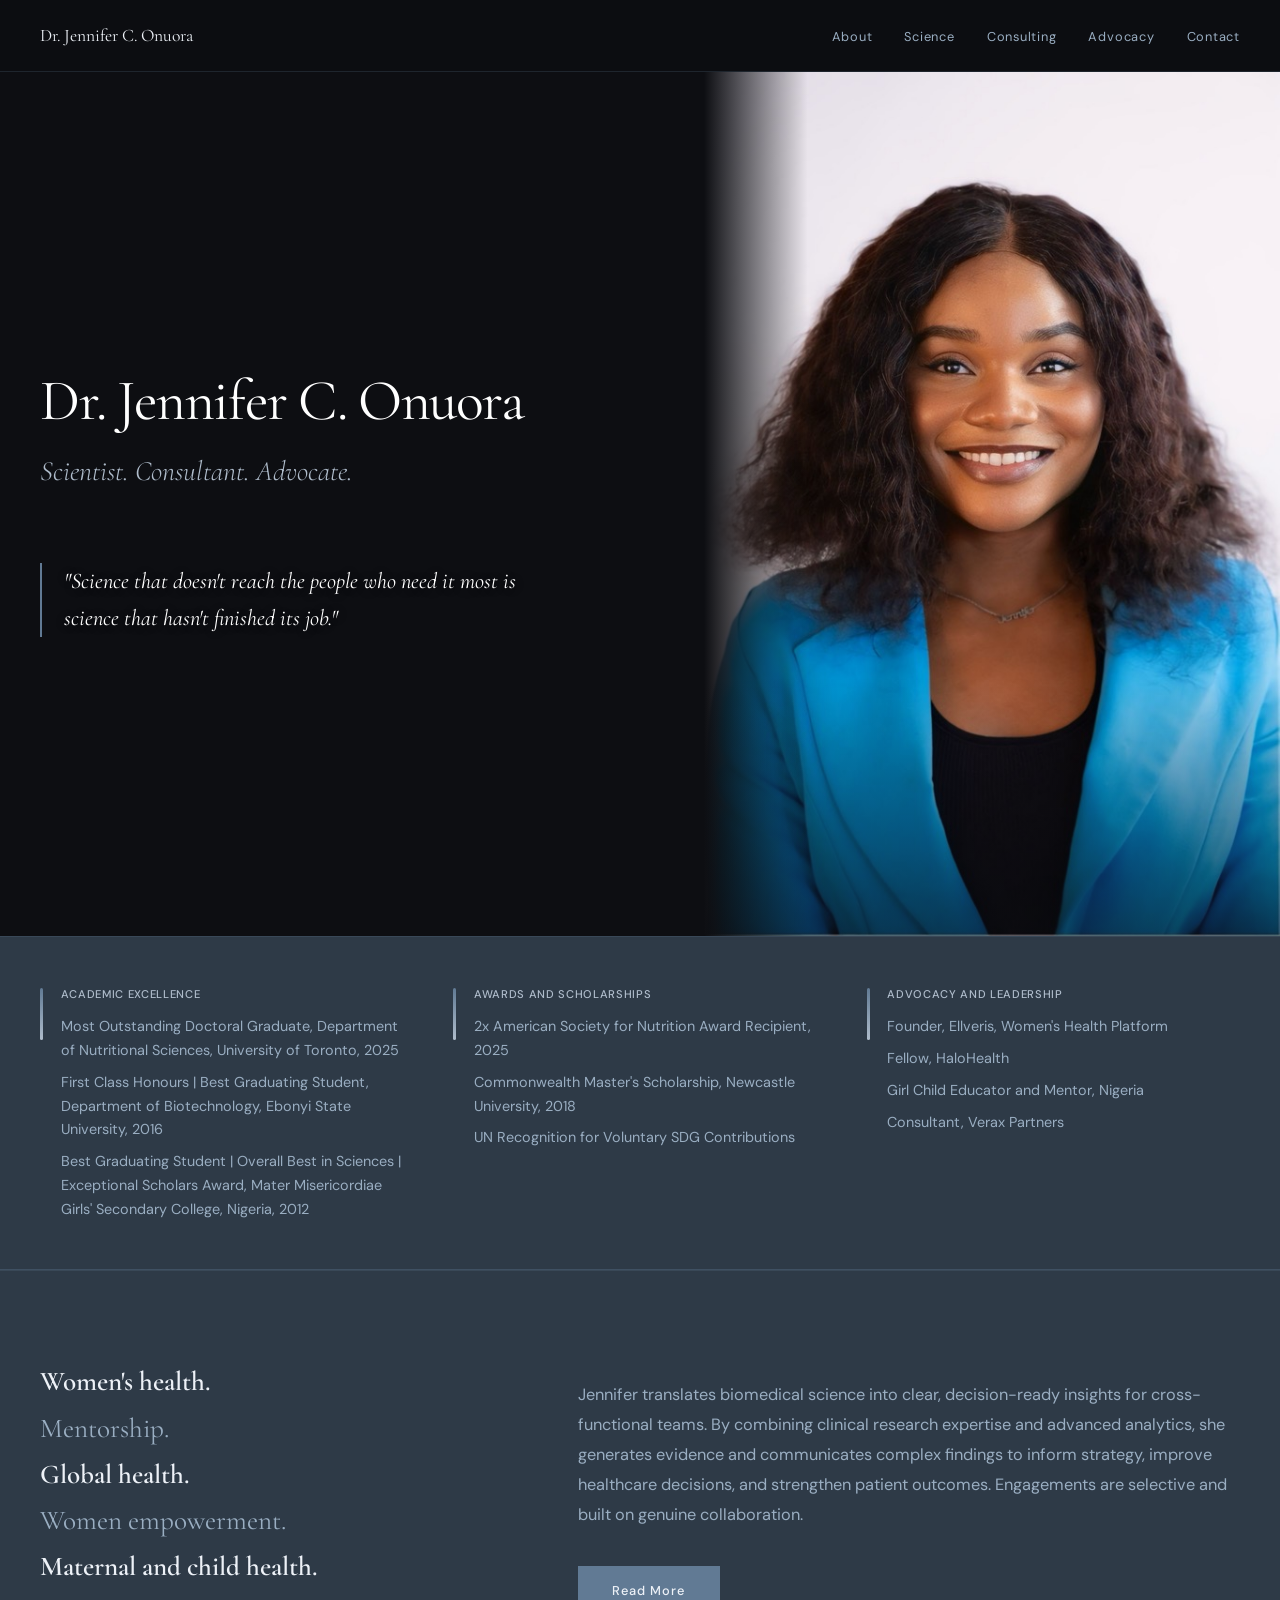
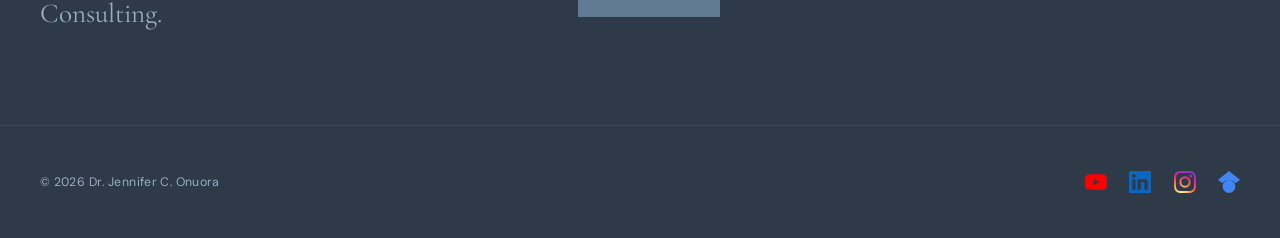
==== index.html @ 03825527 "Major site-wide redesign: icons, content restructure, image covers - Footer: social media SVG icons " ====
<!DOCTYPE html>
<html lang="en">
<head>
  <meta charset="UTF-8">
  <meta name="viewport" content="width=device-width, initial-scale=1.0">
  <title>Dr. Jennifer C. Onuora | Scientist · Consultant · Advocate</title>
  <meta name="description" content="Dr. Jennifer C. Onuora is a scientist, consultant, and advocate whose work sits at the intersection of global child health, data science, and social impact.">
  <link rel="preconnect" href="https://fonts.googleapis.com">
  <link rel="preconnect" href="https://fonts.gstatic.com" crossorigin>
  <link href="https://fonts.googleapis.com/css2?family=Cormorant+Garamond:ital,wght@0,300;0,400;0,600;1,300;1,400&family=DM+Sans:wght@300;400;500&display=swap" rel="stylesheet">
  <link rel="stylesheet" href="styles.css">
  <style>
    #home {
      background: var(--bg-primary);
      padding-top: var(--nav-h);
    }

    /* ── Hero ── */
    .hero {
      display: grid;
      grid-template-columns: 55fr 45fr;
      min-height: calc(90vh - var(--nav-h));
    }
    .hero-copy {
      display: flex;
      flex-direction: column;
      justify-content: center;
      padding: 5rem 4rem 5rem 2.5rem;
      max-width: 680px;
    }
    .hero-name {
      font-family: var(--font-display);
      font-size: clamp(2.6rem, 4.5vw, 4.2rem);
      font-weight: 400;
      color: #ffffff;
      line-height: 1.05;
      letter-spacing: -0.025em;
      margin-bottom: 0.9rem;
    }
    .hero-tagline {
      font-family: var(--font-display);
      font-size: clamp(1.15rem, 2.2vw, 1.75rem);
      font-style: italic;
      font-weight: 300;
      color: var(--accent-light);
      margin-bottom: 1.8rem;
    }
    .hero-quote {
      font-family: var(--font-display);
      font-size: clamp(1.1rem, 1.9vw, 1.4rem);
      font-style: italic;
      font-weight: 400;
      color: #ffffff;
      line-height: 1.65;
      max-width: 500px;
      margin-top: 2.4rem;
      padding-left: 1.4rem;
      border-left: 2px solid var(--accent-vivid);
      text-shadow: 0 1px 12px rgba(0,0,0,0.3);
    }
    .hero-photo {
      position: relative;
      overflow: hidden;
      background: var(--bg-secondary);
    }
    .hero-photo img {
      width: 100%;
      height: 100%;
      object-fit: cover;
      object-position: center top;
    }
    .hero-photo::before {
      content: '';
      position: absolute;
      inset: 0;
      background: linear-gradient(to right, var(--bg-primary) 0%, transparent 18%);
      z-index: 1;
      pointer-events: none;
    }
    .hero-photo::after {
      content: '';
      position: absolute;
      bottom: 0; left: 0; right: 0;
      height: 30%;
      background: linear-gradient(to top, rgba(13,14,18,0.6) 0%, transparent 100%);
      z-index: 1;
      pointer-events: none;
    }

    /* ── Credential Badges ── */
    .badges-strip {
      background: var(--bg-card);
      border-top: 1px solid var(--border-subtle);
      border-bottom: 1px solid rgba(97, 122, 148, 0.35);
      padding: 3rem 2.5rem;
    }
    .badges-grid {
      max-width: 1200px;
      margin: 0 auto;
      display: grid;
      grid-template-columns: repeat(3, 1fr);
      gap: 2.5rem;
    }
    .badge-item {
      display: flex;
      align-items: flex-start;
      gap: 1.1rem;
    }
    .badge-bar {
      width: 3px;
      min-height: 52px;
      background: linear-gradient(to bottom, var(--accent-vivid), var(--accent-light));
      flex-shrink: 0;
      margin-top: 3px;
      border-radius: 2px;
    }
    .badge-text strong {
      display: block;
      font-family: var(--font-body);
      font-size: 0.88rem;
      font-weight: 500;
      color: var(--accent-light);
      letter-spacing: 0.06em;
      margin-bottom: 0.7rem;
      text-transform: uppercase;
      font-size: 0.7rem;
    }
    .badge-entry {
      display: block;
      font-size: 0.9rem;
      color: var(--text-secondary);
      line-height: 1.65;
      margin-bottom: 0.5rem;
    }
    .badge-entry:last-child { margin-bottom: 0; }

    /* Responsive */
    @media (max-width: 1024px) {
      .hero { grid-template-columns: 1fr; }
      .hero-photo { min-height: 55vh; }
      .hero-copy { max-width: 100%; padding: 4.5rem 2.5rem 3rem; }
      .hero-photo::before { background: linear-gradient(to bottom, var(--bg-primary) 0%, transparent 18%); }
      .badges-grid { grid-template-columns: 1fr; gap: 2rem; }
    }
    @media (max-width: 768px) {
      .badges-strip { padding-left: 1.5rem; padding-right: 1.5rem; }
      .hero-copy { padding: 3.5rem 1.5rem 2.5rem; }
    }
  </style>
</head>
<body>

  <!-- ── Navigation ── -->
  <nav id="nav">
    <a class="nav-logo" href="index.html">Dr. Jennifer C. Onuora</a>
    <ul class="nav-links">
      <li><a href="about.html">About</a></li>
      <li><a href="science.html">Science</a></li>
      <li><a href="consulting.html">Consulting</a></li>
      <li><a href="advocacy.html">Advocacy</a></li>
      <li><a href="contact.html">Contact</a></li>
    </ul>
    <button class="hamburger" id="hamburger" aria-label="Menu" aria-expanded="false">
      <span></span><span></span><span></span>
    </button>
  </nav>

  <div class="mobile-menu" id="mobileMenu">
    <a href="about.html">About</a>
    <a href="science.html">Science</a>
    <a href="consulting.html">Consulting</a>
    <a href="advocacy.html">Advocacy</a>
    <a href="contact.html">Contact</a>
  </div>

  <div id="home">

    <!-- ── Hero ── -->
    <div class="hero">
      <div class="hero-copy fi">
        <h1 class="hero-name">Dr. Jennifer C. Onuora</h1>
        <p class="hero-tagline">Scientist. Consultant. Advocate.</p>
        <blockquote class="hero-quote">"Science that doesn't reach the people who need it most is science that hasn't finished its job."</blockquote>
      </div>
      <div class="hero-photo">
        <img src="IMG_0355%202.JPG" alt="Dr. Jennifer C. Onuora" loading="eager">
      </div>
    </div>

    <!-- ── Credential Badges ── -->
    <div class="badges-strip">
      <div class="badges-grid">

        <div class="badge-item fi">
          <div class="badge-bar"></div>
          <div class="badge-text">
            <strong>Academic Excellence</strong>
            <span class="badge-entry">Most Outstanding Doctoral Graduate, Department of Nutritional Sciences, University of Toronto, 2025</span>
            <span class="badge-entry">First Class Honours | Best Graduating Student, Department of Biotechnology, Ebonyi State University, 2016</span>
            <span class="badge-entry">Best Graduating Student | Overall Best in Sciences | Exceptional Scholars Award, Mater Misericordiae Girls' Secondary College, Nigeria, 2012</span>
          </div>
        </div>

        <div class="badge-item fi d1">
          <div class="badge-bar"></div>
          <div class="badge-text">
            <strong>Awards and Scholarships</strong>
            <span class="badge-entry">2x American Society for Nutrition Award Recipient, 2025</span>
            <span class="badge-entry">Commonwealth Master's Scholarship, Newcastle University, 2018</span>
            <span class="badge-entry">UN Recognition for Voluntary SDG Contributions</span>
          </div>
        </div>

        <div class="badge-item fi d2">
          <div class="badge-bar"></div>
          <div class="badge-text">
            <strong>Advocacy and Leadership</strong>
            <span class="badge-entry">Founder, Ellveris, Women's Health Platform</span>
            <span class="badge-entry">Fellow, HaloHealth</span>
            <span class="badge-entry">Girl Child Educator and Mentor, Nigeria</span>
            <span class="badge-entry">Consultant, Verax Partners</span>
          </div>
        </div>

      </div>
    </div>

    <!-- ── Speaking & Consulting CTA ── -->
    <div class="speaking-cta">
      <div class="speaking-cta-grid">
        <div class="speaking-topics fi">
          <span class="bold">Women's health.</span>
          <span>Mentorship.</span>
          <span class="bold">Global health.</span>
          <span>Women empowerment.</span>
          <span class="bold">Maternal and child health.</span>
          <span>Consulting.</span>
        </div>
        <div class="speaking-cta-body fi d1">
          <p>Jennifer translates biomedical science into clear, decision-ready insights for cross-functional teams. By combining clinical research expertise and advanced analytics, she generates evidence and communicates complex findings to inform strategy, improve healthcare decisions, and strengthen patient outcomes. Engagements are selective and built on genuine collaboration.</p>
          <a href="consulting.html" class="btn btn-primary">Read More</a>
        </div>
      </div>
    </div>

  </div><!-- /home -->


  <!-- ── Footer ── -->
  <footer>
    <div class="footer-inner">
      <p class="footer-copy">© 2026 Dr. Jennifer C. Onuora</p>
      <div class="footer-social">
        <a href="https://www.youtube.com/@DrJenniferOnuora" target="_blank" rel="noopener" aria-label="YouTube">
          <svg class="social-icon" viewBox="0 0 24 24" xmlns="http://www.w3.org/2000/svg"><path fill="#FF0000" d="M23.498 6.186a3.016 3.016 0 0 0-2.122-2.136C19.505 3.545 12 3.545 12 3.545s-7.505 0-9.377.505A3.017 3.017 0 0 0 .502 6.186C0 8.07 0 12 0 12s0 3.93.502 5.814a3.016 3.016 0 0 0 2.122 2.136c1.871.505 9.376.505 9.376.505s7.505 0 9.377-.505a3.015 3.015 0 0 0 2.122-2.136C24 15.93 24 12 24 12s0-3.93-.502-5.814zM9.545 15.568V8.432L15.818 12l-6.273 3.568z"/></svg>
        </a>
        <a href="https://linkedin.com/in/jenniferconuora" target="_blank" rel="noopener" aria-label="LinkedIn">
          <svg class="social-icon" viewBox="0 0 24 24" xmlns="http://www.w3.org/2000/svg"><path fill="#0A66C2" d="M20.447 20.452h-3.554v-5.569c0-1.328-.027-3.037-1.852-3.037-1.853 0-2.136 1.445-2.136 2.939v5.667H9.351V9h3.414v1.561h.046c.477-.9 1.637-1.85 3.37-1.85 3.601 0 4.267 2.37 4.267 5.455v6.286zM5.337 7.433a2.062 2.062 0 0 1-2.063-2.065 2.064 2.064 0 1 1 2.063 2.065zm1.782 13.019H3.555V9h3.564v11.452zM22.225 0H1.771C.792 0 0 .774 0 1.729v20.542C0 23.227.792 24 1.771 24h20.451C23.2 24 24 23.227 24 22.271V1.729C24 .774 23.2 0 22.222 0h.003z"/></svg>
        </a>
        <a href="https://www.instagram.com/drjenniferonuora" target="_blank" rel="noopener" aria-label="Instagram">
          <svg class="social-icon" viewBox="0 0 24 24" xmlns="http://www.w3.org/2000/svg"><defs><radialGradient id="ig0" cx="30%" cy="107%" r="150%"><stop offset="0%" stop-color="#fdf497"/><stop offset="5%" stop-color="#fdf497"/><stop offset="45%" stop-color="#fd5949"/><stop offset="60%" stop-color="#d6249f"/><stop offset="90%" stop-color="#285AEB"/></radialGradient></defs><path fill="url(#ig0)" d="M12 2.163c3.204 0 3.584.012 4.85.07 3.252.148 4.771 1.691 4.919 4.919.058 1.265.069 1.645.069 4.849 0 3.205-.012 3.584-.069 4.849-.149 3.225-1.664 4.771-4.919 4.919-1.266.058-1.644.07-4.85.07-3.204 0-3.584-.012-4.849-.07-3.26-.149-4.771-1.699-4.919-4.92-.058-1.265-.07-1.644-.07-4.849 0-3.204.013-3.583.07-4.849.149-3.227 1.664-4.771 4.919-4.919 1.266-.057 1.645-.069 4.849-.069zM12 0C8.741 0 8.333.014 7.053.072 2.695.272.273 2.69.073 7.052.014 8.333 0 8.741 0 12c0 3.259.014 3.668.072 4.948.2 4.358 2.618 6.78 6.98 6.98C8.333 23.986 8.741 24 12 24c3.259 0 3.668-.014 4.948-.072 4.354-.2 6.782-2.618 6.979-6.98.059-1.28.073-1.689.073-4.948 0-3.259-.014-3.667-.072-4.947-.196-4.354-2.617-6.78-6.979-6.98C15.668.014 15.259 0 12 0zm0 5.838a6.162 6.162 0 1 0 0 12.324 6.162 6.162 0 0 0 0-12.324zM12 16a4 4 0 1 1 0-8 4 4 0 0 1 0 8zm6.406-11.845a1.44 1.44 0 1 0 0 2.881 1.44 1.44 0 0 0 0-2.881z"/></svg>
        </a>
        <a href="https://scholar.google.ca/citations?user=dz2XtNoAAAAJ&hl=en" target="_blank" rel="noopener" aria-label="Google Scholar">
          <svg class="social-icon" viewBox="0 0 24 24" xmlns="http://www.w3.org/2000/svg"><path fill="#4285F4" d="M12 24a7 7 0 1 1 0-14 7 7 0 0 1 0 14zm0-24L0 9.5l4.838 3.94A8 8 0 0 1 12 10a8 8 0 0 1 7.162 3.44L24 9.5z"/></svg>
        </a>
      </div>
    </div>
  </footer>

  <script>
    'use strict';
    const hamburger  = document.getElementById('hamburger');
    const mobileMenu = document.getElementById('mobileMenu');
    hamburger.addEventListener('click', () => {
      const open = mobileMenu.classList.toggle('open');
      hamburger.classList.toggle('open', open);
      hamburger.setAttribute('aria-expanded', String(open));
    });
    document.querySelectorAll('.mobile-menu a').forEach(a => {
      a.addEventListener('click', () => {
        mobileMenu.classList.remove('open');
        hamburger.classList.remove('open');
        hamburger.setAttribute('aria-expanded', 'false');
      });
    });
    const fadeObserver = new IntersectionObserver(entries => {
      entries.forEach(e => { if (e.isIntersecting) { e.target.classList.add('visible'); fadeObserver.unobserve(e.target); } });
    }, { threshold: 0.08, rootMargin: '0px 0px -40px 0px' });
    document.querySelectorAll('.fi').forEach(el => fadeObserver.observe(el));
  </script>

</body>
</html>
---- styles.css ----
/* ============================================================
   SHARED STYLES — jenniferonuora.com
   ============================================================ */

/* Google Fonts */
@import url('https://fonts.googleapis.com/css2?family=Cormorant+Garamond:ital,wght@0,300;0,400;0,600;1,300;1,400&family=DM+Sans:wght@300;400;500&display=swap');

/* ── Variables ── */
:root {
  --bg-primary:    #0D0E12;
  --bg-secondary:  #1C2738;
  --bg-card:       #2E3A47;
  --bg-accent:     #47596C;
  --accent:        #879BB0;
  --accent-light:  #AFBCCB;
  --accent-vivid:  #617A94;
  --text-primary:  #EDF1F7;
  --text-secondary:#9AAEC2;
  --border-subtle: rgba(97, 122, 148, 0.22);
  --border-strong: rgba(135, 155, 176, 0.45);
  --font-display:  'Cormorant Garamond', Georgia, serif;
  --font-body:     'DM Sans', system-ui, sans-serif;
  --nav-h:         72px;
}

/* ── Reset ── */
*, *::before, *::after { box-sizing: border-box; margin: 0; padding: 0; }

html {
  scroll-behavior: smooth;
  scroll-padding-top: var(--nav-h);
}

body {
  background: var(--bg-primary);
  color: var(--text-primary);
  font-family: var(--font-body);
  font-weight: 400;
  line-height: 1.7;
  -webkit-font-smoothing: antialiased;
  overflow-x: hidden;
}

h1, h2, h3, h4 {
  font-family: var(--font-display);
  font-weight: 400;
  line-height: 1.15;
  letter-spacing: -0.02em;
}

p { color: var(--text-secondary); line-height: 1.8; }
a { color: inherit; text-decoration: none; }
img { display: block; max-width: 100%; height: auto; }
ul { list-style: none; }

/* ── Layout ── */
.wrap {
  max-width: 1200px;
  margin: 0 auto;
  padding: 0 2.5rem;
}

/* ── Typography utilities ── */
.label {
  font-family: var(--font-body);
  font-size: 0.67rem;
  font-weight: 500;
  letter-spacing: 0.14em;
  text-transform: uppercase;
  color: var(--accent-light);
  display: block;
  margin-bottom: 0.85rem;
}

.section-heading {
  font-family: var(--font-display);
  font-size: clamp(2.4rem, 4.5vw, 3.8rem);
  font-weight: 400;
  color: var(--text-primary);
  line-height: 1.1;
}

.section-subheading {
  font-family: var(--font-display);
  font-size: clamp(1.05rem, 2vw, 1.45rem);
  font-style: italic;
  font-weight: 300;
  color: var(--text-secondary);
  margin-top: 0.6rem;
}

.rule {
  width: 52px;
  height: 2px;
  background: linear-gradient(to right, var(--accent-vivid), var(--accent-light));
  margin: 1.6rem 0 2.4rem;
  border-radius: 1px;
}

/* ── Fade-in ── */
.fi {
  opacity: 0;
  transform: translateY(20px);
  transition: opacity 0.6s ease, transform 0.6s ease;
}
.fi.d1 { transition-delay: 0.10s; }
.fi.d2 { transition-delay: 0.20s; }
.fi.d3 { transition-delay: 0.30s; }
.fi.d4 { transition-delay: 0.40s; }
.fi.visible { opacity: 1; transform: translateY(0); }

/* ── Buttons ── */
.btn {
  display: inline-block;
  padding: 0.85rem 2.1rem;
  font-family: var(--font-body);
  font-size: 0.8rem;
  font-weight: 500;
  letter-spacing: 0.08em;
  cursor: pointer;
  border: none;
  transition: background 0.22s ease, color 0.22s ease, border-color 0.22s ease;
}

.btn-primary {
  background: var(--accent-vivid);
  color: var(--text-primary);
  border: 1px solid var(--accent-vivid);
}
.btn-primary:hover { background: var(--accent); border-color: var(--accent); }

.btn-outline {
  background: transparent;
  color: var(--accent-light);
  border: 1px solid rgba(175, 188, 203, 0.4);
}
.btn-outline:hover { border-color: var(--accent-vivid); background: rgba(97,122,148,0.1); color: var(--text-primary); }

/* ── Navigation ── */
#nav {
  position: fixed;
  top: 0; left: 0; right: 0;
  z-index: 1000;
  height: var(--nav-h);
  background: rgba(13, 14, 18, 0.97);
  backdrop-filter: blur(14px);
  -webkit-backdrop-filter: blur(14px);
  border-bottom: 1px solid var(--border-subtle);
  display: flex;
  align-items: center;
  justify-content: space-between;
  padding: 0 2.5rem;
  gap: 1.5rem;
}

.nav-logo {
  font-family: var(--font-display);
  font-size: 1.1rem;
  font-weight: 400;
  color: var(--text-primary);
  white-space: nowrap;
  flex-shrink: 0;
}
.nav-logo:hover { color: var(--accent-light); }

.nav-links {
  display: flex;
  align-items: center;
  gap: 2rem;
}

.nav-links a {
  font-family: var(--font-body);
  font-size: 0.8rem;
  font-weight: 400;
  letter-spacing: 0.06em;
  color: var(--text-secondary);
  position: relative;
  padding-bottom: 3px;
  transition: color 0.22s ease;
}
.nav-links a::after {
  content: '';
  position: absolute;
  bottom: 0; left: 0;
  width: 0; height: 1px;
  background: var(--accent-vivid);
  transition: width 0.28s cubic-bezier(0.25, 0.46, 0.45, 0.94);
}
.nav-links a:hover { color: var(--text-primary); }
.nav-links a:hover::after,
.nav-links a.active::after { width: 100%; }
.nav-links a.active { color: var(--accent-light); }

/* Hamburger */
.hamburger {
  display: none;
  flex-direction: column;
  gap: 5px;
  cursor: pointer;
  padding: 6px;
  flex-shrink: 0;
  background: none;
  border: none;
}
.hamburger span {
  display: block; width: 22px; height: 1.5px;
  background: var(--text-primary);
  transition: transform 0.28s ease, opacity 0.28s ease;
}
.hamburger.open span:nth-child(1) { transform: translateY(6.5px) rotate(45deg); }
.hamburger.open span:nth-child(2) { opacity: 0; }
.hamburger.open span:nth-child(3) { transform: translateY(-6.5px) rotate(-45deg); }

.mobile-menu {
  display: none;
  position: fixed;
  top: var(--nav-h); left: 0; right: 0;
  background: var(--bg-secondary);
  border-bottom: 1px solid var(--border-subtle);
  padding: 1.5rem 2rem 2rem;
  z-index: 999;
}
.mobile-menu.open { display: block; }
.mobile-menu a {
  display: block;
  padding: 0.9rem 0;
  font-size: 1rem;
  color: var(--text-secondary);
  border-bottom: 1px solid var(--border-subtle);
  transition: color 0.22s ease;
}
.mobile-menu a:last-child { border-bottom: none; }
.mobile-menu a:hover { color: var(--accent-light); }

/* ── Page Header (shared section intro) ── */
.page-header {
  padding: 6rem 2.5rem 4rem;
  border-bottom: 1px solid var(--border-subtle);
}

/* ── Footer ── */
footer {
  background: var(--bg-card);
  border-top: 1px solid var(--border-subtle);
  padding: 2.8rem 2.5rem;
}
.footer-inner {
  max-width: 1200px;
  margin: 0 auto;
  display: flex;
  align-items: center;
  justify-content: space-between;
  flex-wrap: wrap;
  gap: 1.2rem;
}
.footer-copy {
  font-size: 0.77rem;
  color: var(--text-secondary);
  letter-spacing: 0.03em;
}
.footer-social {
  display: flex;
  gap: 1.4rem;
  align-items: center;
}
.footer-social a {
  display: flex;
  align-items: center;
  justify-content: center;
  transition: opacity 0.22s ease, transform 0.22s ease;
  color: var(--text-secondary);
}
.footer-social a:hover { opacity: 0.75; transform: translateY(-2px); }
.social-icon {
  width: 22px;
  height: 22px;
  display: block;
}

/* ── Speaking CTA section (home + about bottom) ── */
.speaking-cta {
  background: var(--bg-card);
  border-top: 1px solid var(--border-subtle);
  padding: 5.5rem 2.5rem;
}
.speaking-cta-grid {
  max-width: 1200px;
  margin: 0 auto;
  display: grid;
  grid-template-columns: 1fr 1.5fr;
  gap: 6rem;
  align-items: center;
}
.speaking-topics {
  display: flex;
  flex-direction: column;
}
.speaking-topics span {
  font-family: var(--font-display);
  font-size: clamp(1.2rem, 2.2vw, 1.7rem);
  color: var(--text-secondary);
  line-height: 1.7;
}
.speaking-topics span.bold {
  font-weight: 600;
  color: var(--text-primary);
}
.speaking-cta-body p {
  font-size: 1.02rem;
  color: var(--text-secondary);
  line-height: 1.85;
  margin-bottom: 2.2rem;
}

/* ── Content blocks ── */
.prose p {
  font-size: 1.02rem;
  color: var(--text-secondary);
  line-height: 1.85;
  margin-bottom: 1.55rem;
}
.prose p:last-child { margin-bottom: 0; }

/* ── Timeline ── */
.timeline { margin-top: 2.5rem; position: relative; }
.timeline::before {
  content: '';
  position: absolute;
  left: 0; top: 0; bottom: 0;
  width: 1px;
  background: var(--border-subtle);
}
.tl-item {
  display: grid;
  grid-template-columns: 120px 1fr;
  gap: 2.5rem;
  padding: 1.4rem 0 1.4rem 2rem;
  border-bottom: 1px solid var(--border-subtle);
  position: relative;
}
.tl-item::before {
  content: '';
  position: absolute;
  left: -4.5px; top: 50%;
  transform: translateY(-50%);
  width: 9px; height: 9px;
  background: var(--accent-vivid);
  border-radius: 50%;
}
.tl-year {
  font-family: var(--font-display);
  font-size: 1rem;
  font-weight: 600;
  color: var(--accent-light);
  padding-top: 0.1rem;
  line-height: 1.4;
}
.tl-desc {
  font-size: 0.92rem;
  color: var(--text-secondary);
  line-height: 1.75;
}
.tl-sep { color: rgba(97, 122, 148, 0.5); margin: 0 0.4rem; }

/* ── Responsive ── */
@media (max-width: 768px) {
  :root { --nav-h: 64px; }
  .nav-links { display: none; }
  .hamburger { display: flex; }
  .wrap, .page-header { padding-left: 1.5rem; padding-right: 1.5rem; }
  #nav { padding: 0 1.5rem; }
  .mobile-menu { padding: 1.5rem 1.5rem 2rem; }
  .tl-item { grid-template-columns: 90px 1fr; gap: 1.2rem; }
  .page-header { padding: 4.5rem 1.5rem 3rem; }
  .speaking-cta { padding-left: 1.5rem; padding-right: 1.5rem; }
  .speaking-cta-grid { grid-template-columns: 1fr; gap: 3rem; }
}
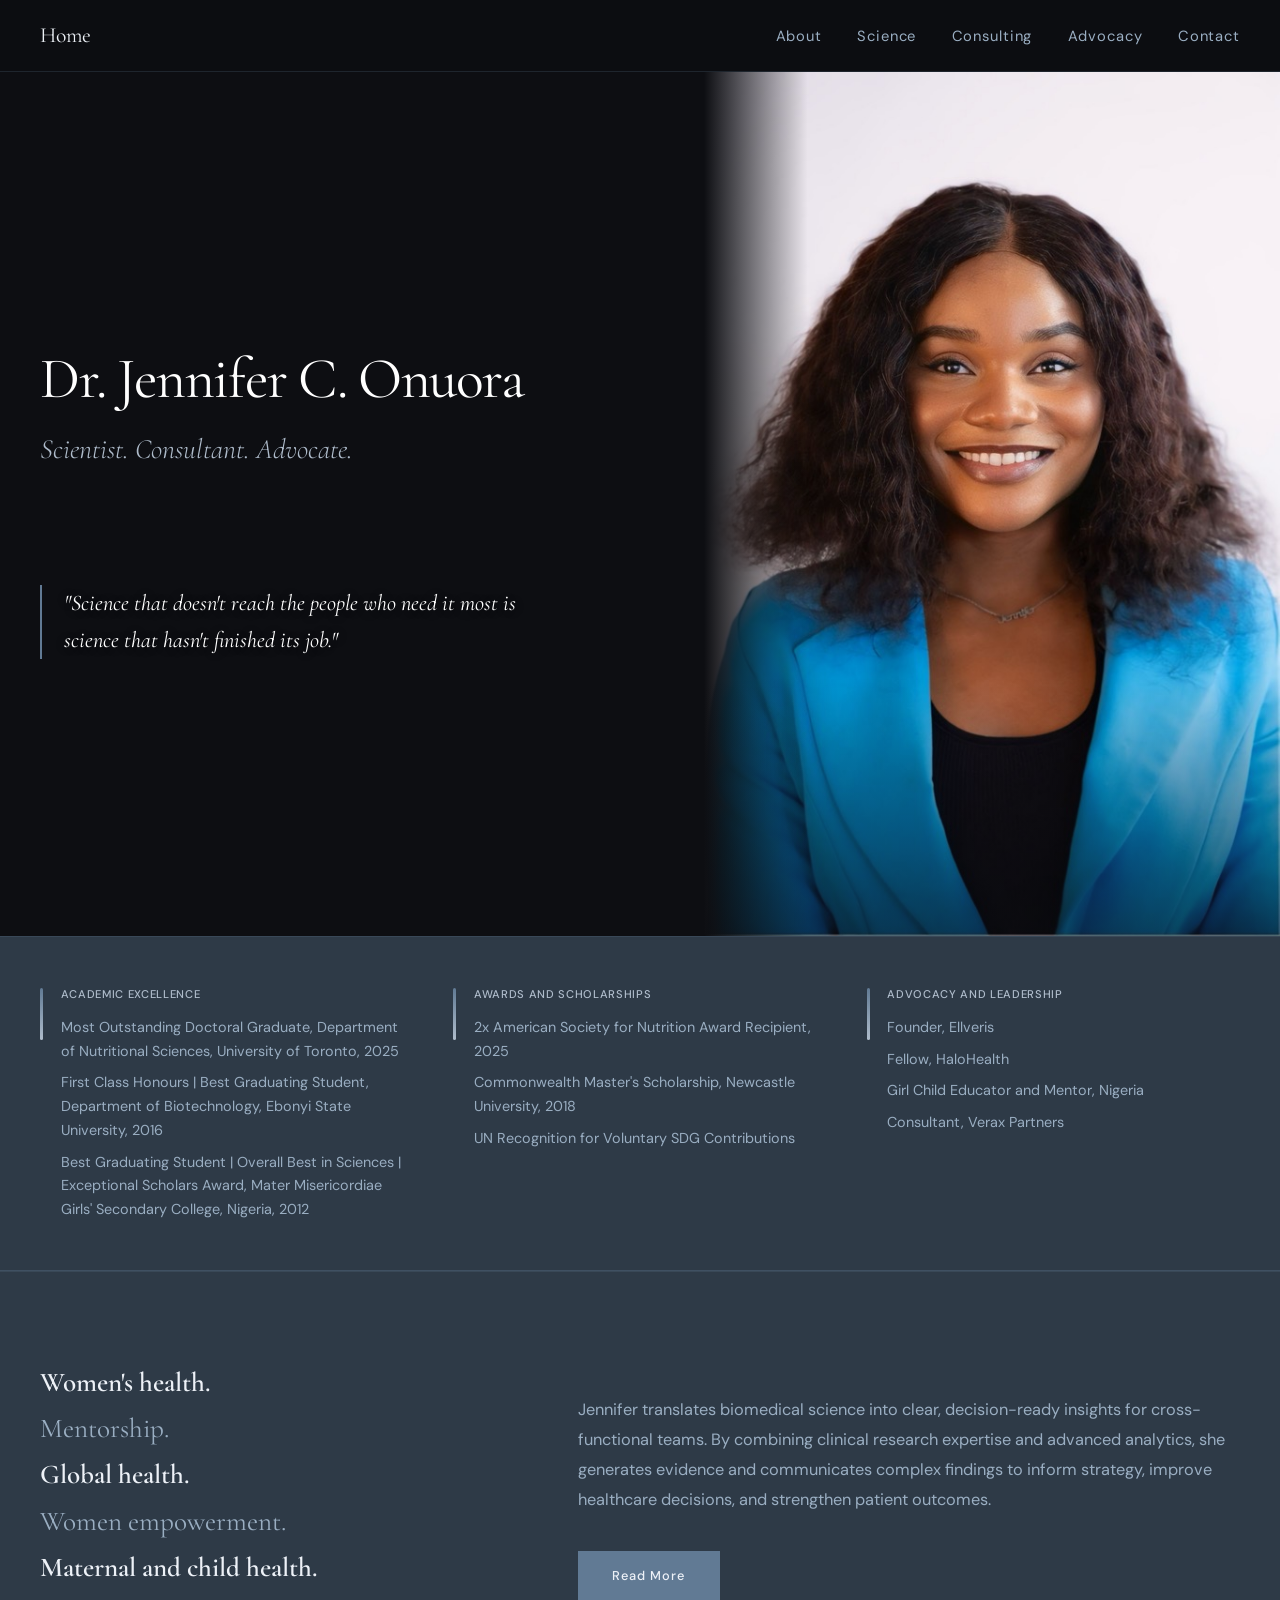
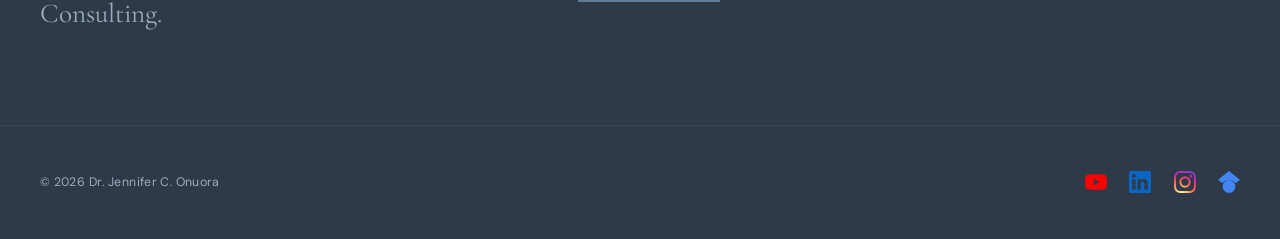
==== commit 885d52f8: "Apply 19-point refinement across all pages - index: nav logo -> Home with larger font; hero quote pu" ====
--- a/index.html
+++ b/index.html
@@ -53,7 +53,7 @@
       color: #ffffff;
       line-height: 1.65;
       max-width: 500px;
-      margin-top: 2.4rem;
+      margin-top: 5rem;
       padding-left: 1.4rem;
       border-left: 2px solid var(--accent-vivid);
       text-shadow: 0 1px 12px rgba(0,0,0,0.3);
@@ -152,13 +152,13 @@
 
   <!-- ── Navigation ── -->
   <nav id="nav">
-    <a class="nav-logo" href="index.html">Dr. Jennifer C. Onuora</a>
-    <ul class="nav-links">
-      <li><a href="about.html">About</a></li>
-      <li><a href="science.html">Science</a></li>
-      <li><a href="consulting.html">Consulting</a></li>
-      <li><a href="advocacy.html">Advocacy</a></li>
-      <li><a href="contact.html">Contact</a></li>
+    <a class="nav-logo" href="index.html" style="font-size:1.35rem;">Home</a>
+    <ul class="nav-links" style="gap:2.2rem;">
+      <li><a href="about.html" style="font-size:0.92rem;">About</a></li>
+      <li><a href="science.html" style="font-size:0.92rem;">Science</a></li>
+      <li><a href="consulting.html" style="font-size:0.92rem;">Consulting</a></li>
+      <li><a href="advocacy.html" style="font-size:0.92rem;">Advocacy</a></li>
+      <li><a href="contact.html" style="font-size:0.92rem;">Contact</a></li>
     </ul>
     <button class="hamburger" id="hamburger" aria-label="Menu" aria-expanded="false">
       <span></span><span></span><span></span>
@@ -215,7 +215,7 @@
           <div class="badge-bar"></div>
           <div class="badge-text">
             <strong>Advocacy and Leadership</strong>
-            <span class="badge-entry">Founder, Ellveris, Women's Health Platform</span>
+            <span class="badge-entry">Founder, Ellveris</span>
             <span class="badge-entry">Fellow, HaloHealth</span>
             <span class="badge-entry">Girl Child Educator and Mentor, Nigeria</span>
             <span class="badge-entry">Consultant, Verax Partners</span>
@@ -237,7 +237,7 @@
           <span>Consulting.</span>
         </div>
         <div class="speaking-cta-body fi d1">
-          <p>Jennifer translates biomedical science into clear, decision-ready insights for cross-functional teams. By combining clinical research expertise and advanced analytics, she generates evidence and communicates complex findings to inform strategy, improve healthcare decisions, and strengthen patient outcomes. Engagements are selective and built on genuine collaboration.</p>
+          <p>Jennifer translates biomedical science into clear, decision-ready insights for cross-functional teams. By combining clinical research expertise and advanced analytics, she generates evidence and communicates complex findings to inform strategy, improve healthcare decisions, and strengthen patient outcomes.</p>
           <a href="consulting.html" class="btn btn-primary">Read More</a>
         </div>
       </div>
--- a/styles.css
+++ b/styles.css
@@ -36,10 +36,13 @@
   color: var(--text-primary);
   font-family: var(--font-body);
   font-weight: 400;
-  line-height: 1.7;
+  line-height: 1.75;
   -webkit-font-smoothing: antialiased;
+  -moz-osx-font-smoothing: grayscale;
   overflow-x: hidden;
 }
+
+p { font-size: 1rem; }
 
 h1, h2, h3, h4 {
   font-family: var(--font-display);
@@ -48,7 +51,7 @@
   letter-spacing: -0.02em;
 }
 
-p { color: var(--text-secondary); line-height: 1.8; }
+p { color: var(--text-secondary); line-height: 1.85; font-size: 1rem; }
 a { color: inherit; text-decoration: none; }
 img { display: block; max-width: 100%; height: auto; }
 ul { list-style: none; }
@@ -155,7 +158,7 @@
 
 .nav-logo {
   font-family: var(--font-display);
-  font-size: 1.1rem;
+  font-size: 1.25rem;
   font-weight: 400;
   color: var(--text-primary);
   white-space: nowrap;
@@ -166,12 +169,12 @@
 .nav-links {
   display: flex;
   align-items: center;
-  gap: 2rem;
+  gap: 2.2rem;
 }
 
 .nav-links a {
   font-family: var(--font-body);
-  font-size: 0.8rem;
+  font-size: 0.88rem;
   font-weight: 400;
   letter-spacing: 0.06em;
   color: var(--text-secondary);
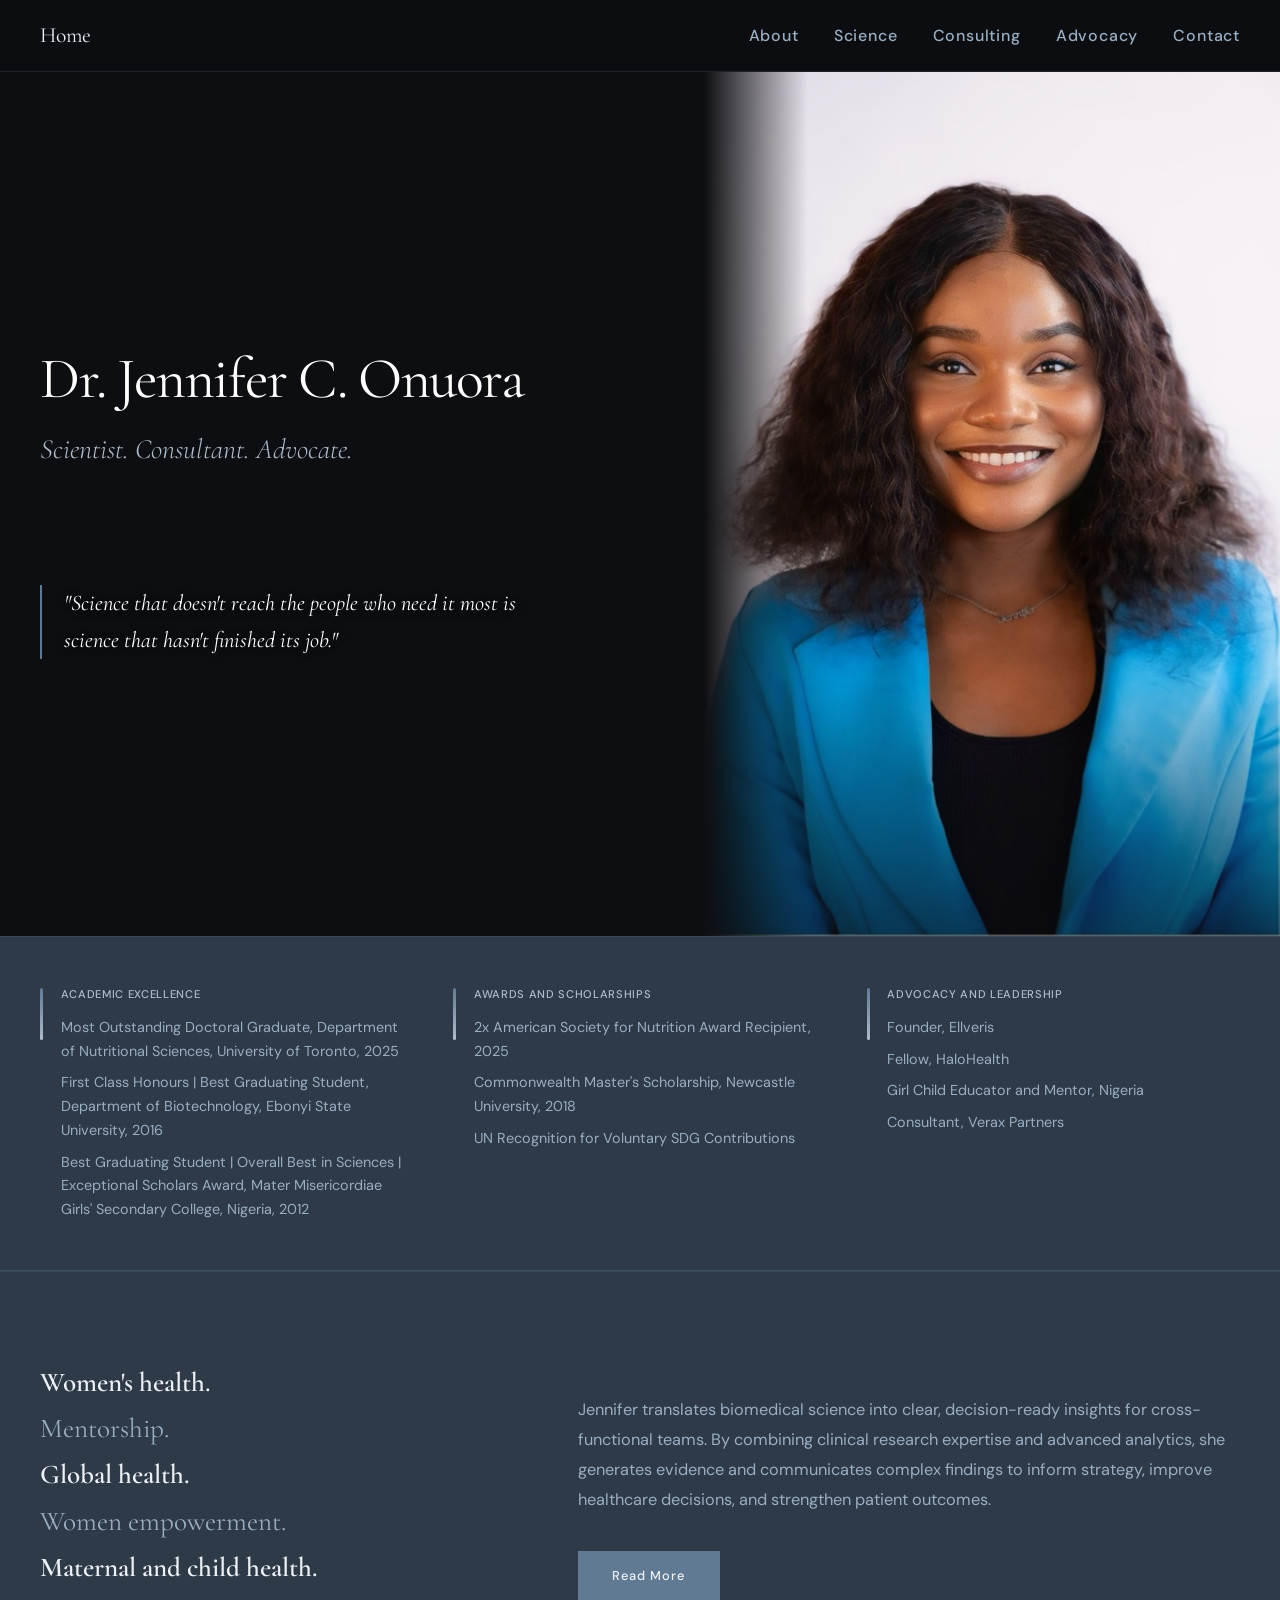
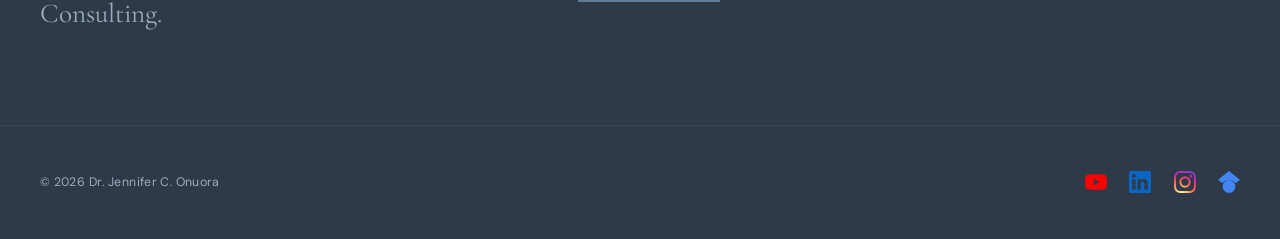
==== commit e9e58f4e: "Increase nav link font size and weight for legibility Nav links: 0.88rem/400 -> 1rem/500 so About, S" ====
--- a/index.html
+++ b/index.html
@@ -153,12 +153,12 @@
   <!-- ── Navigation ── -->
   <nav id="nav">
     <a class="nav-logo" href="index.html" style="font-size:1.35rem;">Home</a>
-    <ul class="nav-links" style="gap:2.2rem;">
-      <li><a href="about.html" style="font-size:0.92rem;">About</a></li>
-      <li><a href="science.html" style="font-size:0.92rem;">Science</a></li>
-      <li><a href="consulting.html" style="font-size:0.92rem;">Consulting</a></li>
-      <li><a href="advocacy.html" style="font-size:0.92rem;">Advocacy</a></li>
-      <li><a href="contact.html" style="font-size:0.92rem;">Contact</a></li>
+    <ul class="nav-links">
+      <li><a href="about.html">About</a></li>
+      <li><a href="science.html">Science</a></li>
+      <li><a href="consulting.html">Consulting</a></li>
+      <li><a href="advocacy.html">Advocacy</a></li>
+      <li><a href="contact.html">Contact</a></li>
     </ul>
     <button class="hamburger" id="hamburger" aria-label="Menu" aria-expanded="false">
       <span></span><span></span><span></span>
--- a/styles.css
+++ b/styles.css
@@ -174,9 +174,9 @@
 
 .nav-links a {
   font-family: var(--font-body);
-  font-size: 0.88rem;
-  font-weight: 400;
-  letter-spacing: 0.06em;
+  font-size: 1rem;
+  font-weight: 500;
+  letter-spacing: 0.05em;
   color: var(--text-secondary);
   position: relative;
   padding-bottom: 3px;
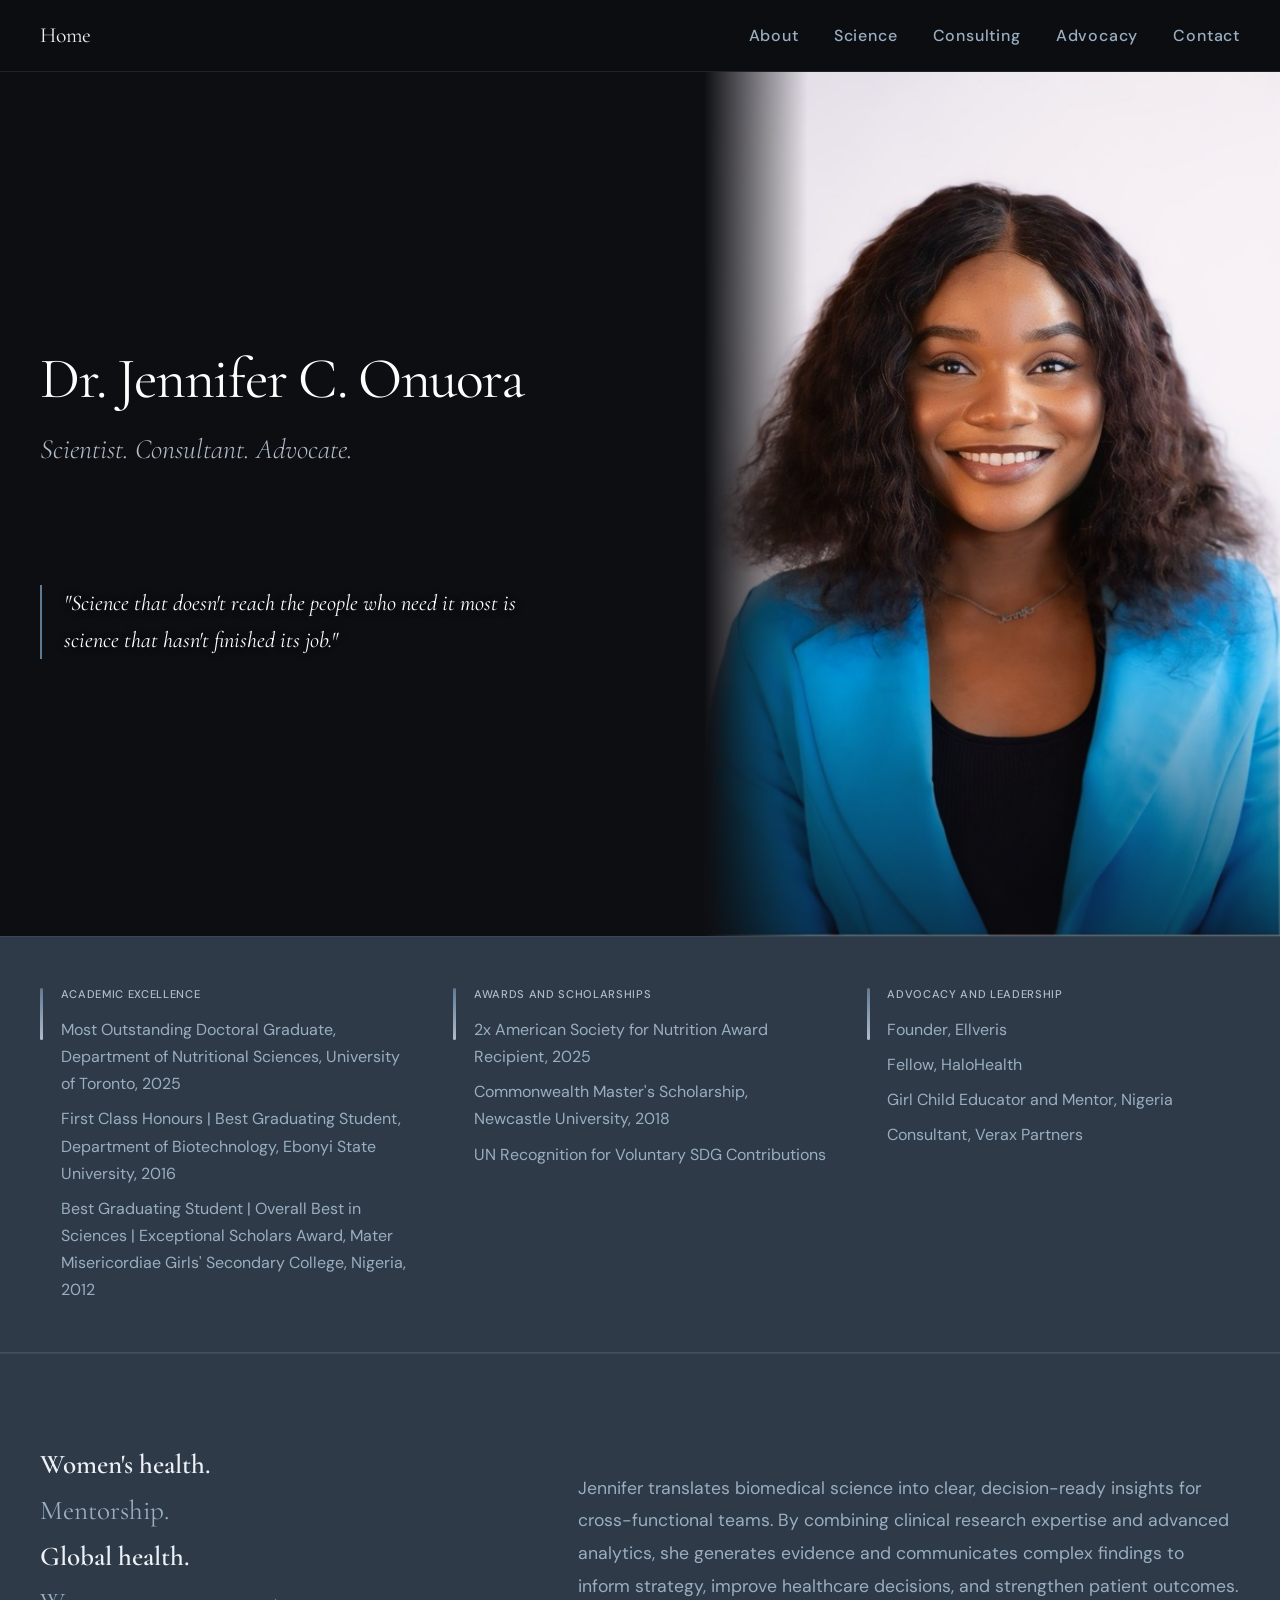
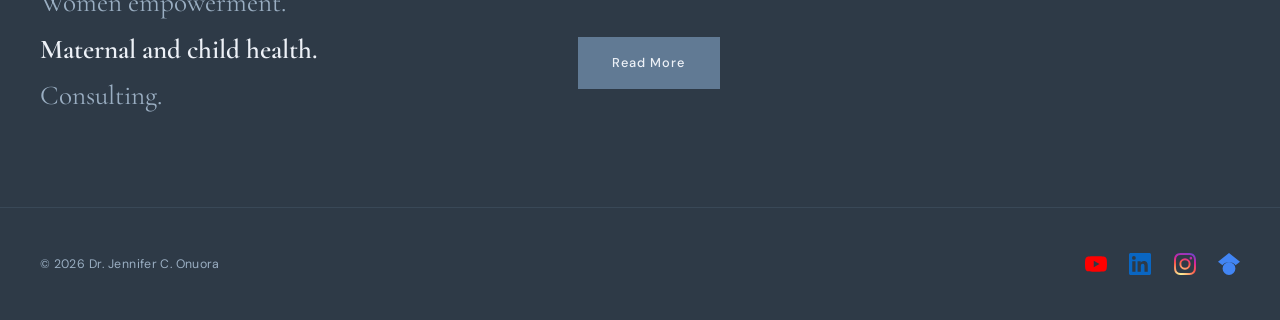
==== commit 7177c82c: "Increase body font sizes across all pages; widen Verax logo further - consulting: intro/body/experti" ====
--- a/index.html
+++ b/index.html
@@ -127,9 +127,9 @@
     }
     .badge-entry {
       display: block;
-      font-size: 0.9rem;
+      font-size: 1.0rem;
       color: var(--text-secondary);
-      line-height: 1.65;
+      line-height: 1.7;
       margin-bottom: 0.5rem;
     }
     .badge-entry:last-child { margin-bottom: 0; }
@@ -152,7 +152,7 @@
 
   <!-- ── Navigation ── -->
   <nav id="nav">
-    <a class="nav-logo" href="index.html" style="font-size:1.35rem;">Home</a>
+    <a class="nav-logo" href="index.html">Home</a>
     <ul class="nav-links">
       <li><a href="about.html">About</a></li>
       <li><a href="science.html">Science</a></li>
--- a/styles.css
+++ b/styles.css
@@ -158,7 +158,7 @@
 
 .nav-logo {
   font-family: var(--font-display);
-  font-size: 1.25rem;
+  font-size: 1.35rem;
   font-weight: 400;
   color: var(--text-primary);
   white-space: nowrap;
@@ -310,7 +310,7 @@
   color: var(--text-primary);
 }
 .speaking-cta-body p {
-  font-size: 1.02rem;
+  font-size: 1.1rem;
   color: var(--text-secondary);
   line-height: 1.85;
   margin-bottom: 2.2rem;
@@ -353,16 +353,16 @@
 }
 .tl-year {
   font-family: var(--font-display);
-  font-size: 1rem;
+  font-size: 1.1rem;
   font-weight: 600;
   color: var(--accent-light);
   padding-top: 0.1rem;
   line-height: 1.4;
 }
 .tl-desc {
-  font-size: 0.92rem;
-  color: var(--text-secondary);
-  line-height: 1.75;
+  font-size: 1.05rem;
+  color: var(--text-secondary);
+  line-height: 1.8;
 }
 .tl-sep { color: rgba(97, 122, 148, 0.5); margin: 0 0.4rem; }
 
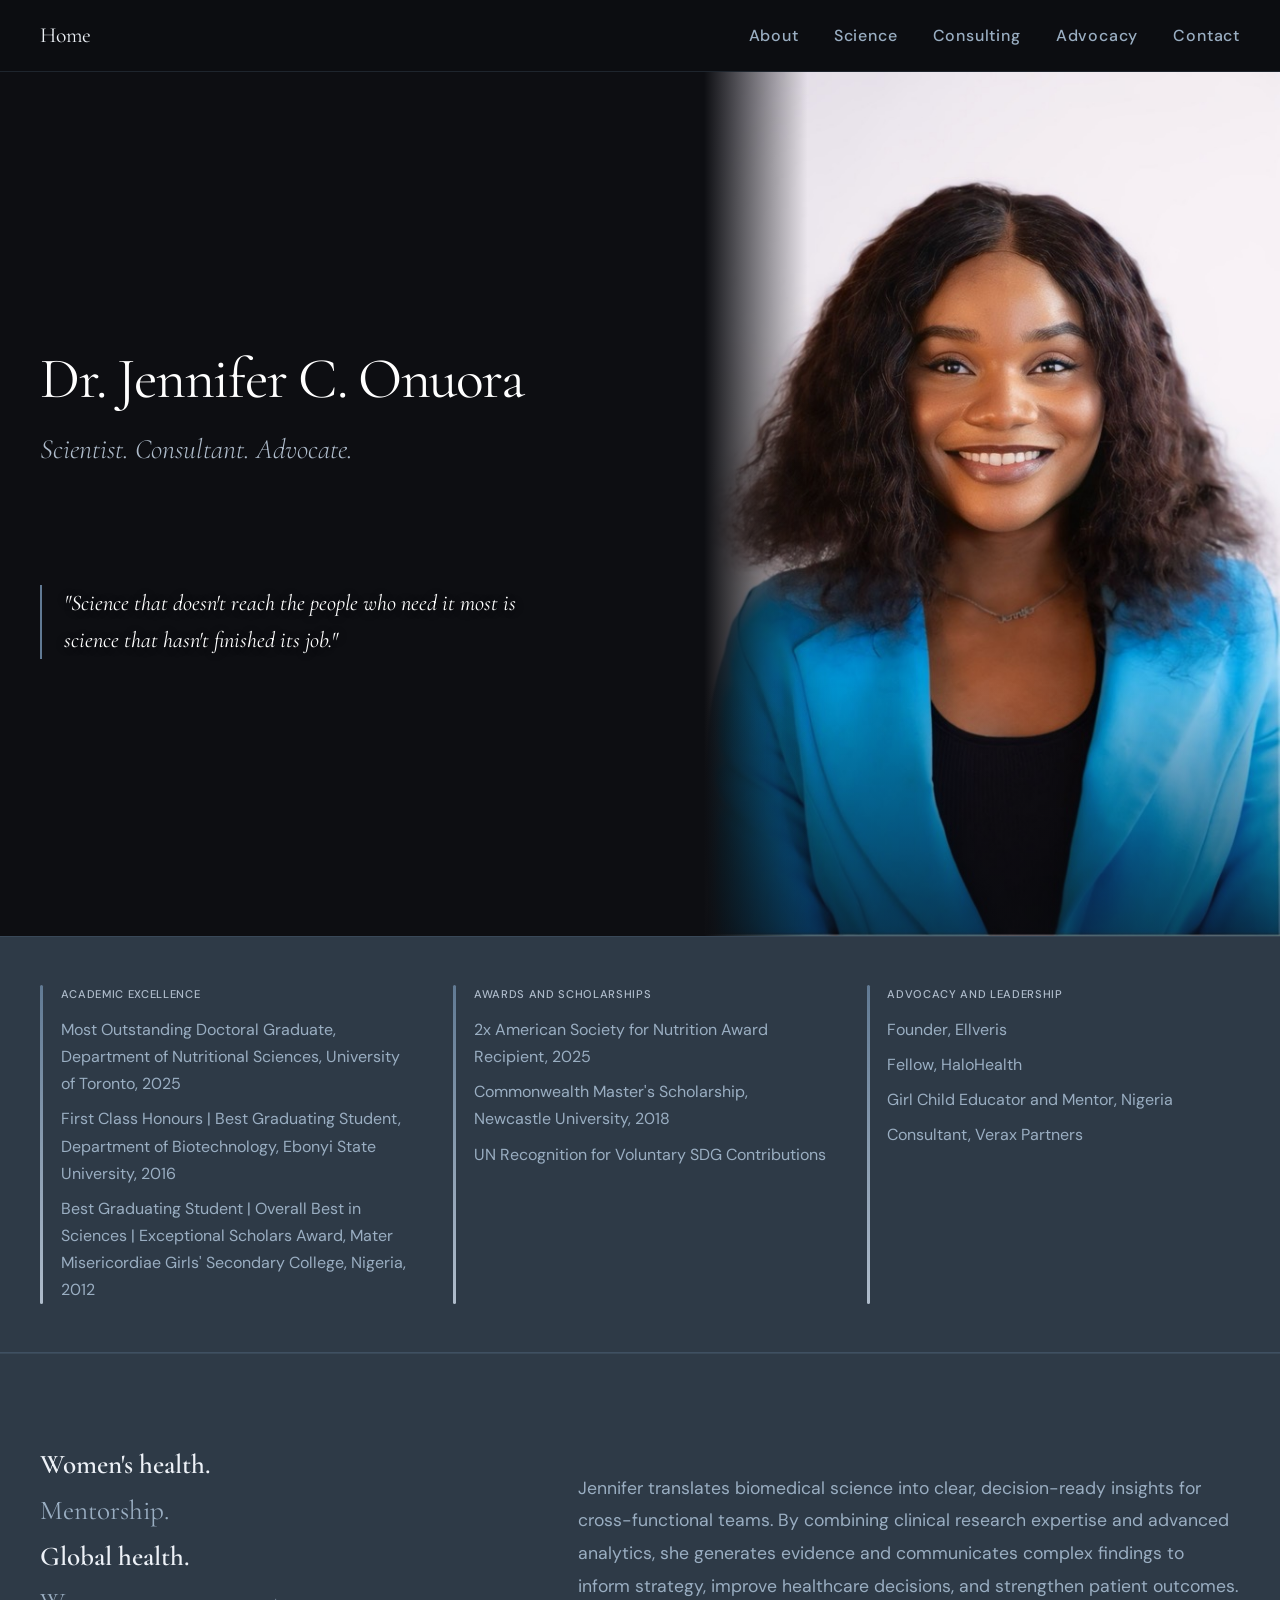
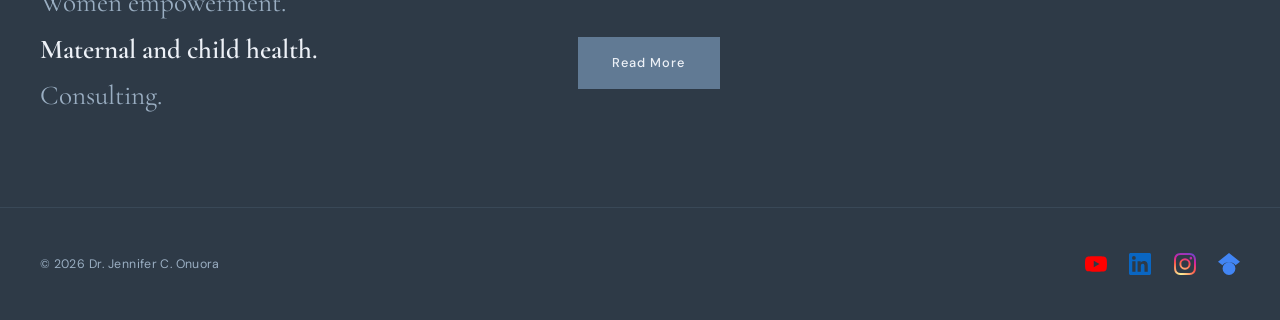
==== commit 40c77fb9: "Science photo fills container edge-to-edge; badge bars stretch full height Co-Authored-By: Claude So" ====
--- a/index.html
+++ b/index.html
@@ -103,15 +103,13 @@
     }
     .badge-item {
       display: flex;
-      align-items: flex-start;
+      align-items: stretch;
       gap: 1.1rem;
     }
     .badge-bar {
       width: 3px;
-      min-height: 52px;
       background: linear-gradient(to bottom, var(--accent-vivid), var(--accent-light));
       flex-shrink: 0;
-      margin-top: 3px;
       border-radius: 2px;
     }
     .badge-text strong {
